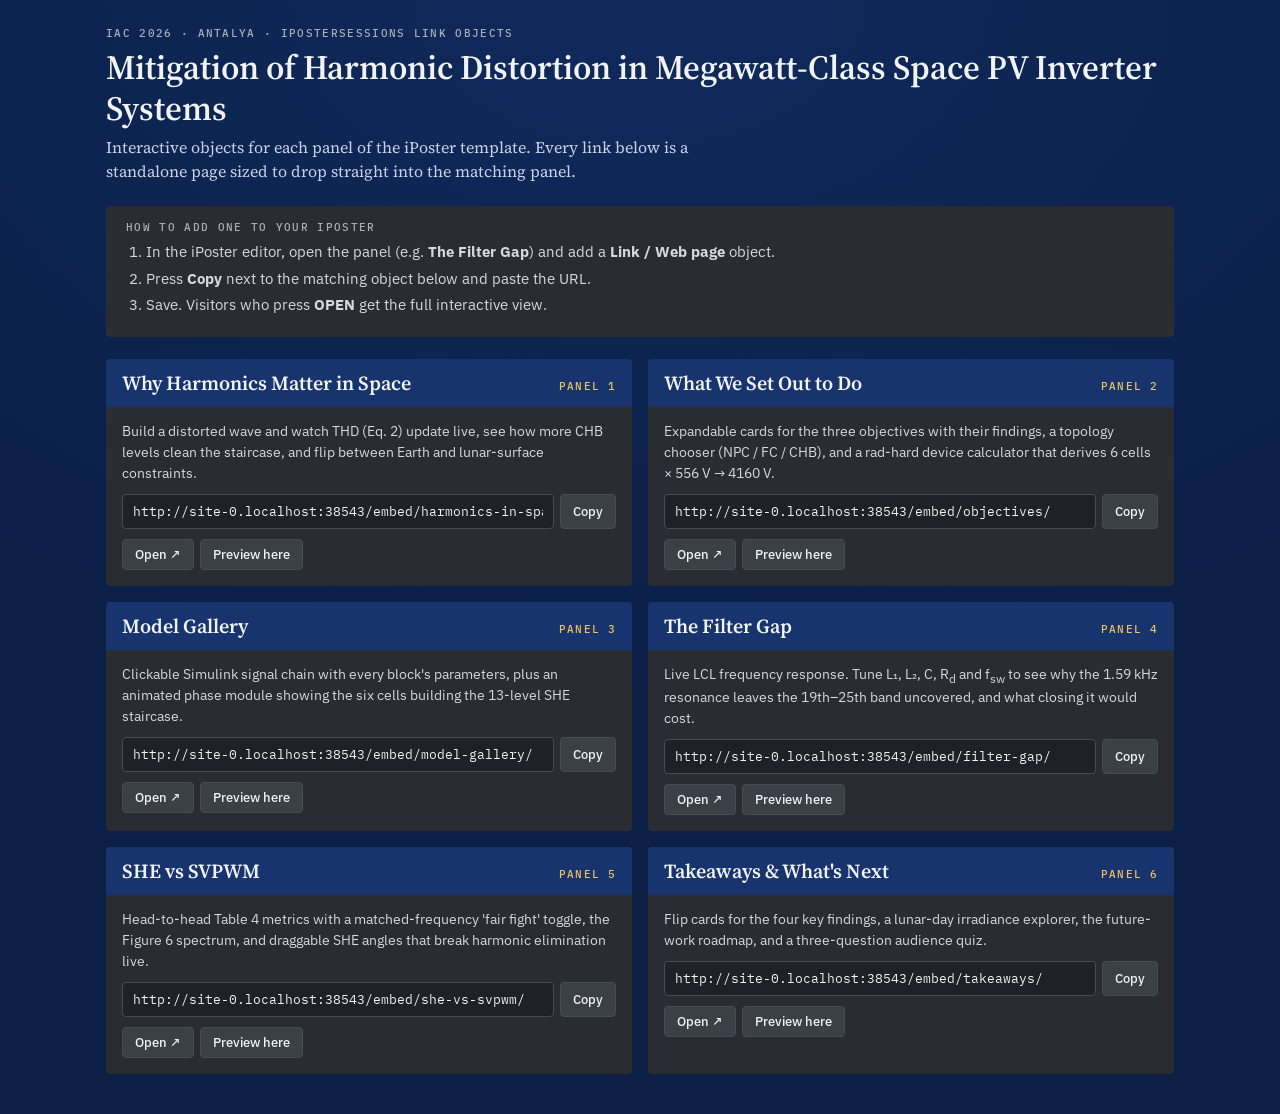
==== index.html @ bf310c50 "Add files via upload" ====
<!doctype html>
<html lang="en">
<head>
<meta charset="utf-8">
<meta name="viewport" content="width=device-width, initial-scale=1">
<title>iPoster Interactive Objects · IAC-26,C3,IP,5,x111168</title>
<meta name="robots" content="noindex">
<link rel="stylesheet" href="/assets/embed.css">
<style>
  .hub { max-width: 1100px; margin: 0 auto; padding: 28px 16px 40px; }
  .hub h1 { font: 600 clamp(24px, 3.6vw, 34px)/1.2 var(--serif); margin: 6px 0 6px; }
  .hub .sub { color: #c9d2e6; max-width: 80ch; margin: 0 0 22px; font: 16px/1.55 var(--serif); }
  .links { display: grid; grid-template-columns: repeat(2, minmax(0, 1fr)); gap: 16px; }
  @media (max-width: 760px) { .links { grid-template-columns: 1fr; } }
  .lk { background: var(--panel); border-radius: 4px; overflow: hidden; display: flex; flex-direction: column; }
  .lk-head { background: var(--header); padding: 12px 16px; display: flex; justify-content: space-between; align-items: baseline; gap: 10px; }
  .lk-head h2 { margin: 0; font: 600 20px/1.2 var(--serif); }
  .lk-head span { font: 500 11px var(--mono); color: var(--gold); letter-spacing: .1em; text-transform: uppercase; white-space: nowrap; }
  .lk-body { padding: 14px 16px 16px; display: flex; flex-direction: column; gap: 10px; flex: 1; }
  .lk-body p { margin: 0; color: #d4d8df; font-size: 14px; }
  .url { display: flex; gap: 6px; }
  .url input { flex: 1; min-width: 0; background: #1f2126; border: 1px solid var(--line); color: var(--text); font: 13px var(--mono); padding: 8px 10px; border-radius: 4px; }
  .frame { border: 1px solid var(--line); border-radius: 4px; width: 100%; height: 420px; background: var(--navy); display: none; }
  .lk.open .frame { display: block; }
  .steps { background: var(--panel); border-radius: 4px; padding: 16px 20px; margin: 0 0 22px; }
  .steps ol { margin: 6px 0 0; padding-left: 20px; color: #d4d8df; }
  .steps li { margin: 4px 0; }
</style>
</head>
<body>
<main class="hub">
  <div class="kicker">IAC 2026 · Antalya · iPosterSessions link objects</div>
  <h1>Mitigation of Harmonic Distortion in Megawatt-Class Space PV Inverter Systems</h1>
  <p class="sub">Interactive objects for each panel of the iPoster template. Every link below is a standalone page sized to drop straight into the matching panel.</p>

  <div class="steps">
    <div class="kicker">How to add one to your iPoster</div>
    <ol>
      <li>In the iPoster editor, open the panel (e.g. <b>The Filter Gap</b>) and add a <b>Link / Web page</b> object.</li>
      <li>Press <b>Copy</b> next to the matching object below and paste the URL.</li>
      <li>Save. Visitors who press <b>OPEN</b> get the full interactive view.</li>
    </ol>
  </div>

  <div class="links" id="links"></div>
</main>
<script>
const ITEMS = [
  { path: "/embed/harmonics-in-space/", t: "Why Harmonics Matter in Space", s: "Panel 1", d: "Build a distorted wave and watch THD (Eq. 2) update live, see how more CHB levels clean the staircase, and flip between Earth and lunar-surface constraints." },
  { path: "/embed/objectives/", t: "What We Set Out to Do", s: "Panel 2", d: "Expandable cards for the three objectives with their findings, a topology chooser (NPC / FC / CHB), and a rad-hard device calculator that derives 6 cells × 556 V → 4160 V." },
  { path: "/embed/model-gallery/", t: "Model Gallery", s: "Panel 3", d: "Clickable Simulink signal chain with every block's parameters, plus an animated phase module showing the six cells building the 13-level SHE staircase." },
  { path: "/embed/filter-gap/", t: "The Filter Gap", s: "Panel 4", d: "Live LCL frequency response. Tune L₁, L₂, C, R<sub>d</sub> and f<sub>sw</sub> to see why the 1.59 kHz resonance leaves the 19th–25th band uncovered, and what closing it would cost." },
  { path: "/embed/she-vs-svpwm/", t: "SHE vs SVPWM", s: "Panel 5", d: "Head-to-head Table 4 metrics with a matched-frequency 'fair fight' toggle, the Figure 6 spectrum, and draggable SHE angles that break harmonic elimination live." },
  { path: "/embed/takeaways/", t: "Takeaways & What's Next", s: "Panel 6", d: "Flip cards for the four key findings, a lunar-day irradiance explorer, the future-work roadmap, and a three-question audience quiz." },
];
const box = document.getElementById("links");
box.innerHTML = ITEMS.map((it, i) => `
  <article class="lk" id="lk${i}">
    <div class="lk-head"><h2>${it.t}</h2><span>${it.s}</span></div>
    <div class="lk-body">
      <p>${it.d}</p>
      <div class="url"><input readonly value="${location.origin + it.path}" aria-label="Link for ${it.t}"><button class="btn" data-copy="${i}">Copy</button></div>
      <div class="btn-row" style="margin:0"><a class="btn" href="${it.path}" target="_blank" rel="noopener" style="text-decoration:none">Open ↗</a><button class="btn" data-prev="${i}" aria-pressed="false">Preview here</button></div>
      <iframe class="frame" title="${it.t} preview" loading="lazy"></iframe>
    </div>
  </article>`).join("");
box.querySelectorAll("[data-copy]").forEach((b) => b.addEventListener("click", async () => {
  const input = b.previousElementSibling;
  try { await navigator.clipboard.writeText(input.value); } catch { input.select(); document.execCommand("copy"); }
  b.textContent = "Copied ✓"; setTimeout(() => (b.textContent = "Copy"), 1600);
}));
box.querySelectorAll("[data-prev]").forEach((b) => b.addEventListener("click", () => {
  const card = document.getElementById("lk" + b.dataset.prev), fr = card.querySelector("iframe");
  const open = !card.classList.contains("open");
  if (open && !fr.src) fr.src = ITEMS[b.dataset.prev].path;
  card.classList.toggle("open", open);
  b.setAttribute("aria-pressed", open);
}));
</script>
</body>
</html>
---- assets/embed.css ----
/* Shared theme for all iPoster embeds — matches the IAC 2026 poster template
   (deep navy page, royal-blue panel headers, charcoal panel bodies, serif titles). */
@import url("https://fonts.googleapis.com/css2?family=Source+Serif+4:opsz,wght@8..60,400;8..60,600;8..60,700&family=IBM+Plex+Sans:wght@400;500;600&family=IBM+Plex+Mono:wght@400;500&display=swap");

:root {
  --navy: #0b1f47;
  --navy-2: #102a5c;
  --header: #17346e;
  --panel: #2a2c31;
  --panel-2: #33363c;
  --line: #474b53;
  --text: #f2f3f5;
  --muted: #a9afba;
  --gold: #f0c35a;
  --she: #4f86e0;
  --svpwm3: #e6a33a;
  --svpwm7: #d8493e;
  --good: #4cc38a;
  --warn: #f0a04b;
  --bad: #e5604f;
  --serif: "Source Serif 4", "Times New Roman", Georgia, serif;
  --sans: "IBM Plex Sans", system-ui, sans-serif;
  --mono: "IBM Plex Mono", ui-monospace, monospace;
}

* { box-sizing: border-box; }
html, body { margin: 0; }
body {
  background: radial-gradient(120% 90% at 50% 0%, var(--navy-2) 0%, var(--navy) 70%);
  color: var(--text);
  font: 15px/1.5 var(--sans);
  min-height: 100vh;
  -webkit-font-smoothing: antialiased;
}

.embed { max-width: 1100px; margin: 0 auto; padding: 14px; }

.embed-head {
  background: var(--header);
  padding: 14px 20px 12px;
  border-radius: 4px 4px 0 0;
  display: flex; align-items: baseline; justify-content: space-between; gap: 12px; flex-wrap: wrap;
}
.embed-head h1 { font: 600 clamp(20px, 3.2vw, 30px)/1.15 var(--serif); margin: 0; letter-spacing: .2px; }
.embed-head .tag { font: 500 11px/1 var(--mono); letter-spacing: .12em; text-transform: uppercase; color: var(--gold); }
.embed-body { background: var(--panel); padding: 18px 20px 20px; border-radius: 0 0 4px 4px; }
.lede { font: 400 16px/1.55 var(--serif); color: #dfe3ea; margin: 0 0 14px; max-width: 75ch; }

/* Tabs */
.tabs { display: flex; gap: 4px; flex-wrap: wrap; margin: 0 0 16px; border-bottom: 1px solid var(--line); }
.tab {
  appearance: none; border: 0; background: transparent; color: var(--muted);
  font: 500 14px/1 var(--sans); padding: 10px 14px 11px; cursor: pointer;
  border-bottom: 2px solid transparent; margin-bottom: -1px;
}
.tab:hover { color: var(--text); }
.tab[aria-selected="true"] { color: var(--text); border-bottom-color: var(--gold); }
.tabpanel[hidden] { display: none; }

/* Layout */
.grid-2 { display: grid; grid-template-columns: minmax(0, 1.5fr) minmax(0, 1fr); gap: 18px; }
.grid-3 { display: grid; grid-template-columns: repeat(3, minmax(0, 1fr)); gap: 12px; }
@media (max-width: 760px) { .grid-2, .grid-3 { grid-template-columns: 1fr; } }

.card { background: var(--panel-2); border: 1px solid var(--line); border-radius: 6px; padding: 14px 16px; }
.card h3 { font: 600 17px/1.25 var(--serif); margin: 0 0 6px; }
.card p { margin: 0 0 8px; color: #d4d8df; font-size: 14px; }
.card p:last-child { margin-bottom: 0; }
.kicker { font: 500 11px/1 var(--mono); letter-spacing: .12em; text-transform: uppercase; color: var(--muted); margin-bottom: 8px; }

/* Controls */
.control { margin: 0 0 12px; }
.control label { display: flex; justify-content: space-between; font-size: 13px; color: var(--muted); margin-bottom: 4px; gap: 8px; }
.control output, .val { font: 500 13px/1 var(--mono); color: var(--text); }
input[type="range"] { width: 100%; accent-color: var(--gold); }
.btn-row { display: flex; gap: 6px; flex-wrap: wrap; margin: 0 0 12px; }
.btn {
  appearance: none; border: 1px solid var(--line); background: #3b3f46; color: var(--text);
  font: 500 13px/1 var(--sans); padding: 8px 12px; border-radius: 4px; cursor: pointer;
}
.btn:hover { border-color: #6a707b; }
.btn[aria-pressed="true"] { background: var(--gold); color: #1d1b16; border-color: var(--gold); }

/* Stat tiles */
.stats { display: flex; gap: 10px; flex-wrap: wrap; margin: 0 0 12px; }
.stat { flex: 1 1 120px; background: #1f2126; border: 1px solid var(--line); border-radius: 6px; padding: 10px 12px; }
.stat .k { font-size: 12px; color: var(--muted); }
.stat .v { font: 500 24px/1.15 var(--mono); }
.stat .v small { font-size: 13px; color: var(--muted); }

.pill { display: inline-block; font: 500 11px/1 var(--mono); padding: 4px 7px; border-radius: 999px; letter-spacing: .04em; }
.pill.good { background: rgba(76,195,138,.16); color: var(--good); }
.pill.warn { background: rgba(240,160,75,.16); color: var(--warn); }
.pill.bad { background: rgba(229,96,79,.16); color: var(--bad); }

/* Charts */
.chart { width: 100%; height: auto; display: block; background: #1f2126; border: 1px solid var(--line); border-radius: 6px; }
.chart text { font-family: var(--sans); fill: var(--muted); font-size: 11px; }
.chart .axis { stroke: #555a63; stroke-width: 1; }
.chart .gridl { stroke: #34373d; stroke-width: 1; }
.legend { display: flex; gap: 14px; flex-wrap: wrap; font-size: 12px; color: var(--muted); margin: 8px 0 0; }
.legend i { display: inline-block; width: 10px; height: 10px; border-radius: 2px; margin-right: 6px; vertical-align: -1px; }

.tooltip {
  position: fixed; pointer-events: none; z-index: 10; background: #0f1115; border: 1px solid #555a63;
  padding: 7px 9px; border-radius: 4px; font: 12px/1.4 var(--sans); color: var(--text); opacity: 0; transition: opacity .1s;
  max-width: 260px;
}
.tooltip.on { opacity: 1; }

.note { font-size: 12px; color: var(--muted); margin: 10px 0 0; }
.callout { border-left: 3px solid var(--gold); padding: 8px 12px; background: rgba(240,195,90,.07); font: 15px/1.5 var(--serif); color: #ebe6d8; margin: 12px 0 0; }
.eq { font: 500 14px/1.4 var(--mono); color: var(--gold); background: #1f2126; padding: 8px 10px; border-radius: 4px; display: inline-block; }
.foot { font: 11px/1.4 var(--mono); color: #7e8592; margin-top: 12px; text-align: right; }

@media (max-width: 520px) {
  .embed { padding: 6px; }
  .embed-body { padding: 14px; }
}
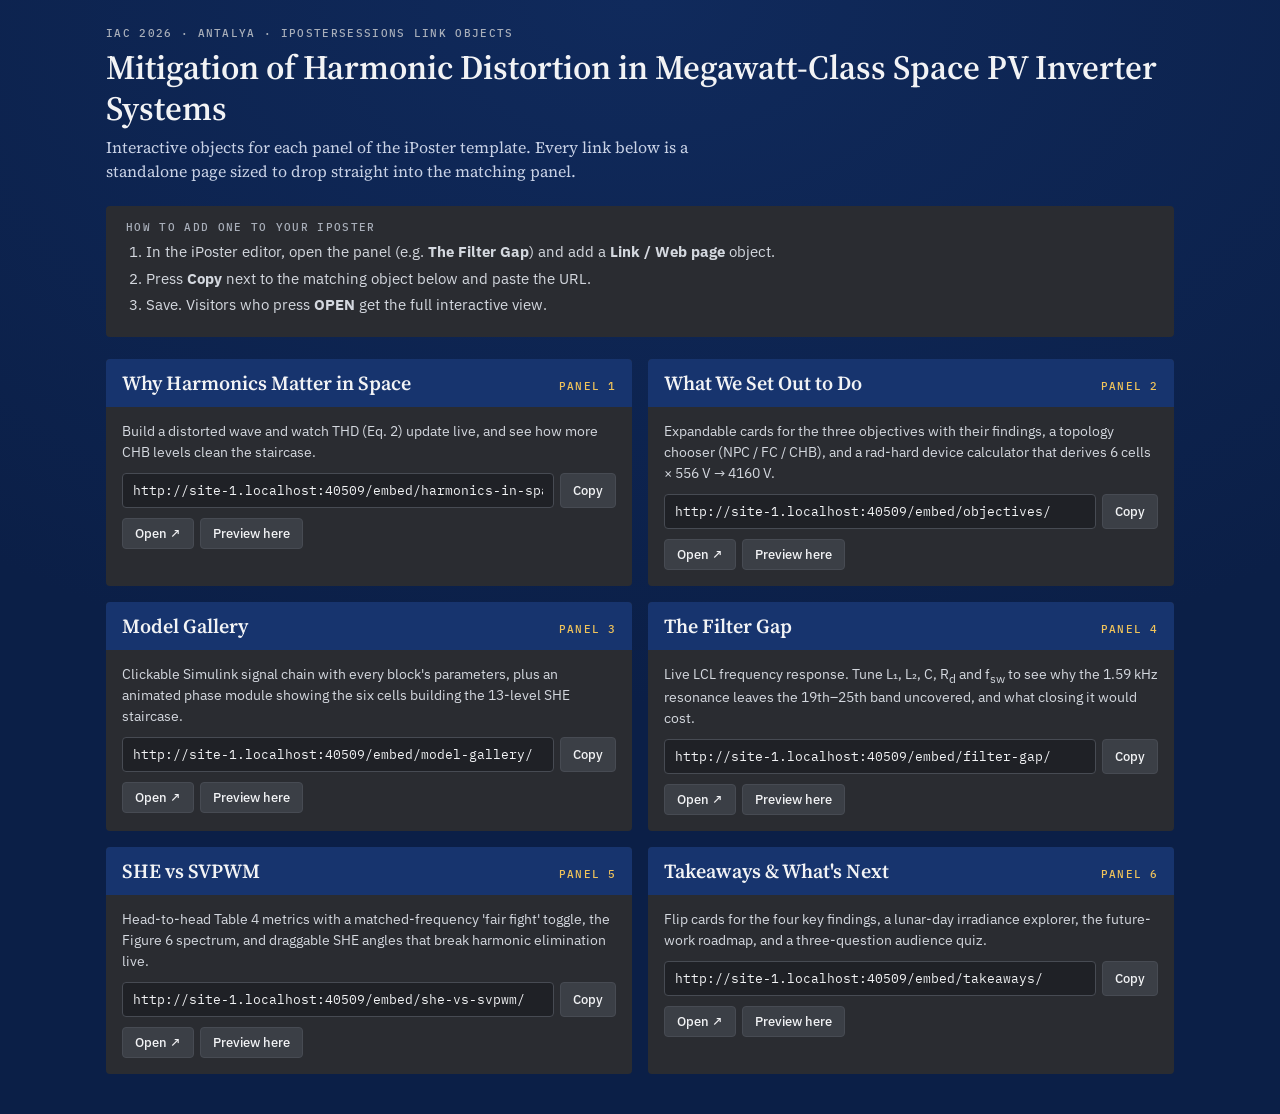
==== commit 8e9af751: "Add files via upload" ====
--- a/index.html
+++ b/index.html
@@ -46,7 +46,7 @@
 </main>
 <script>
 const ITEMS = [
-  { path: "/embed/harmonics-in-space/", t: "Why Harmonics Matter in Space", s: "Panel 1", d: "Build a distorted wave and watch THD (Eq. 2) update live, see how more CHB levels clean the staircase, and flip between Earth and lunar-surface constraints." },
+  { path: "/embed/harmonics-in-space/", t: "Why Harmonics Matter in Space", s: "Panel 1", d: "Build a distorted wave and watch THD (Eq. 2) update live, and see how more CHB levels clean the staircase." },
   { path: "/embed/objectives/", t: "What We Set Out to Do", s: "Panel 2", d: "Expandable cards for the three objectives with their findings, a topology chooser (NPC / FC / CHB), and a rad-hard device calculator that derives 6 cells × 556 V → 4160 V." },
   { path: "/embed/model-gallery/", t: "Model Gallery", s: "Panel 3", d: "Clickable Simulink signal chain with every block's parameters, plus an animated phase module showing the six cells building the 13-level SHE staircase." },
   { path: "/embed/filter-gap/", t: "The Filter Gap", s: "Panel 4", d: "Live LCL frequency response. Tune L₁, L₂, C, R<sub>d</sub> and f<sub>sw</sub> to see why the 1.59 kHz resonance leaves the 19th–25th band uncovered, and what closing it would cost." },
--- a/assets/embed.css
+++ b/assets/embed.css
@@ -60,7 +60,7 @@
 /* Layout */
 .grid-2 { display: grid; grid-template-columns: minmax(0, 1.5fr) minmax(0, 1fr); gap: 18px; }
 .grid-3 { display: grid; grid-template-columns: repeat(3, minmax(0, 1fr)); gap: 12px; }
-@media (max-width: 760px) { .grid-2, .grid-3 { grid-template-columns: 1fr; } }
+@media (max-width: 760px) { html:not(.fit) .grid-2, html:not(.fit) .grid-3 { grid-template-columns: 1fr; } }
 
 .card { background: var(--panel-2); border: 1px solid var(--line); border-radius: 6px; padding: 14px 16px; }
 .card h3 { font: 600 17px/1.25 var(--serif); margin: 0 0 6px; }
@@ -70,7 +70,8 @@
 
 /* Controls */
 .control { margin: 0 0 12px; }
-.control label { display: flex; justify-content: space-between; font-size: 13px; color: var(--muted); margin-bottom: 4px; gap: 8px; }
+.control label { display: block; font-size: 13px; color: var(--muted); margin-bottom: 4px; }
+.control label output { float: right; margin-left: 8px; }
 .control output, .val { font: 500 13px/1 var(--mono); color: var(--text); }
 input[type="range"] { width: 100%; accent-color: var(--gold); }
 .btn-row { display: flex; gap: 6px; flex-wrap: wrap; margin: 0 0 12px; }
@@ -113,7 +114,21 @@
 .eq { font: 500 14px/1.4 var(--mono); color: var(--gold); background: #1f2126; padding: 8px 10px; border-radius: 4px; display: inline-block; }
 .foot { font: 11px/1.4 var(--mono); color: #7e8592; margin-top: 12px; text-align: right; }
 
-@media (max-width: 520px) {
-  .embed { padding: 6px; }
-  .embed-body { padding: 14px; }
-}
+/* Headers are never shown (the iPoster box already has the title) */
+.embed-head { display: none; }
+
+/* Thin scrollbar on the right of every embed */
+html { scrollbar-width: thin; scrollbar-color: #6a707b transparent; }
+::-webkit-scrollbar { width: 6px; height: 6px; }
+::-webkit-scrollbar-track { background: transparent; }
+::-webkit-scrollbar-thumb { background: #5b616b; border-radius: 3px; }
+::-webkit-scrollbar-thumb:hover { background: #7a8190; }
+
+/* Wide charts that need horizontal room get their own scroll box */
+.chart-scroll { overflow-x: auto; scrollbar-width: thin; }
+
+/* Small iPoster cards: the page is laid out exactly like the full-size view (assets/embed.js sets
+   html.fit and the scale), then shrunk to the card width, so the preview is a smaller copy of fullscreen. */
+html.fit { overflow-x: hidden; scrollbar-gutter: stable; }
+html.fit body { min-height: 0; overflow: hidden; background: var(--panel); }
+html.fit .embed { width: 760px; max-width: none; margin: 0; padding: 10px; transform-origin: 0 0; }
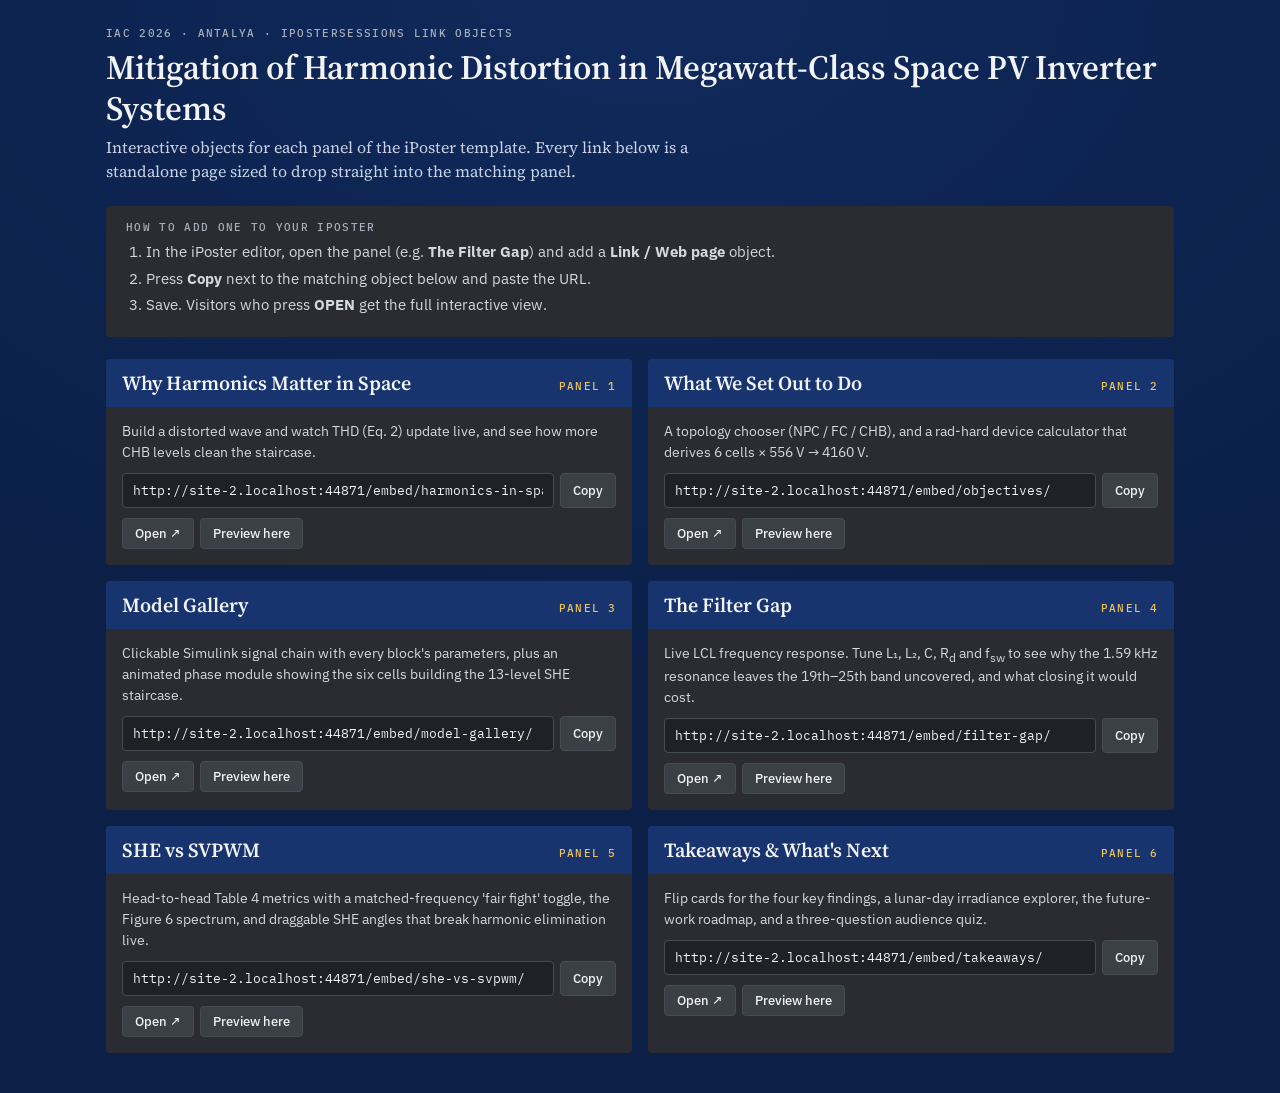
==== commit af5a3613: "Add files via upload" ====
--- a/index.html
+++ b/index.html
@@ -47,7 +47,7 @@
 <script>
 const ITEMS = [
   { path: "/embed/harmonics-in-space/", t: "Why Harmonics Matter in Space", s: "Panel 1", d: "Build a distorted wave and watch THD (Eq. 2) update live, and see how more CHB levels clean the staircase." },
-  { path: "/embed/objectives/", t: "What We Set Out to Do", s: "Panel 2", d: "Expandable cards for the three objectives with their findings, a topology chooser (NPC / FC / CHB), and a rad-hard device calculator that derives 6 cells × 556 V → 4160 V." },
+  { path: "/embed/objectives/", t: "What We Set Out to Do", s: "Panel 2", d: "A topology chooser (NPC / FC / CHB), and a rad-hard device calculator that derives 6 cells × 556 V → 4160 V." },
   { path: "/embed/model-gallery/", t: "Model Gallery", s: "Panel 3", d: "Clickable Simulink signal chain with every block's parameters, plus an animated phase module showing the six cells building the 13-level SHE staircase." },
   { path: "/embed/filter-gap/", t: "The Filter Gap", s: "Panel 4", d: "Live LCL frequency response. Tune L₁, L₂, C, R<sub>d</sub> and f<sub>sw</sub> to see why the 1.59 kHz resonance leaves the 19th–25th band uncovered, and what closing it would cost." },
   { path: "/embed/she-vs-svpwm/", t: "SHE vs SVPWM", s: "Panel 5", d: "Head-to-head Table 4 metrics with a matched-frequency 'fair fight' toggle, the Figure 6 spectrum, and draggable SHE angles that break harmonic elimination live." },
